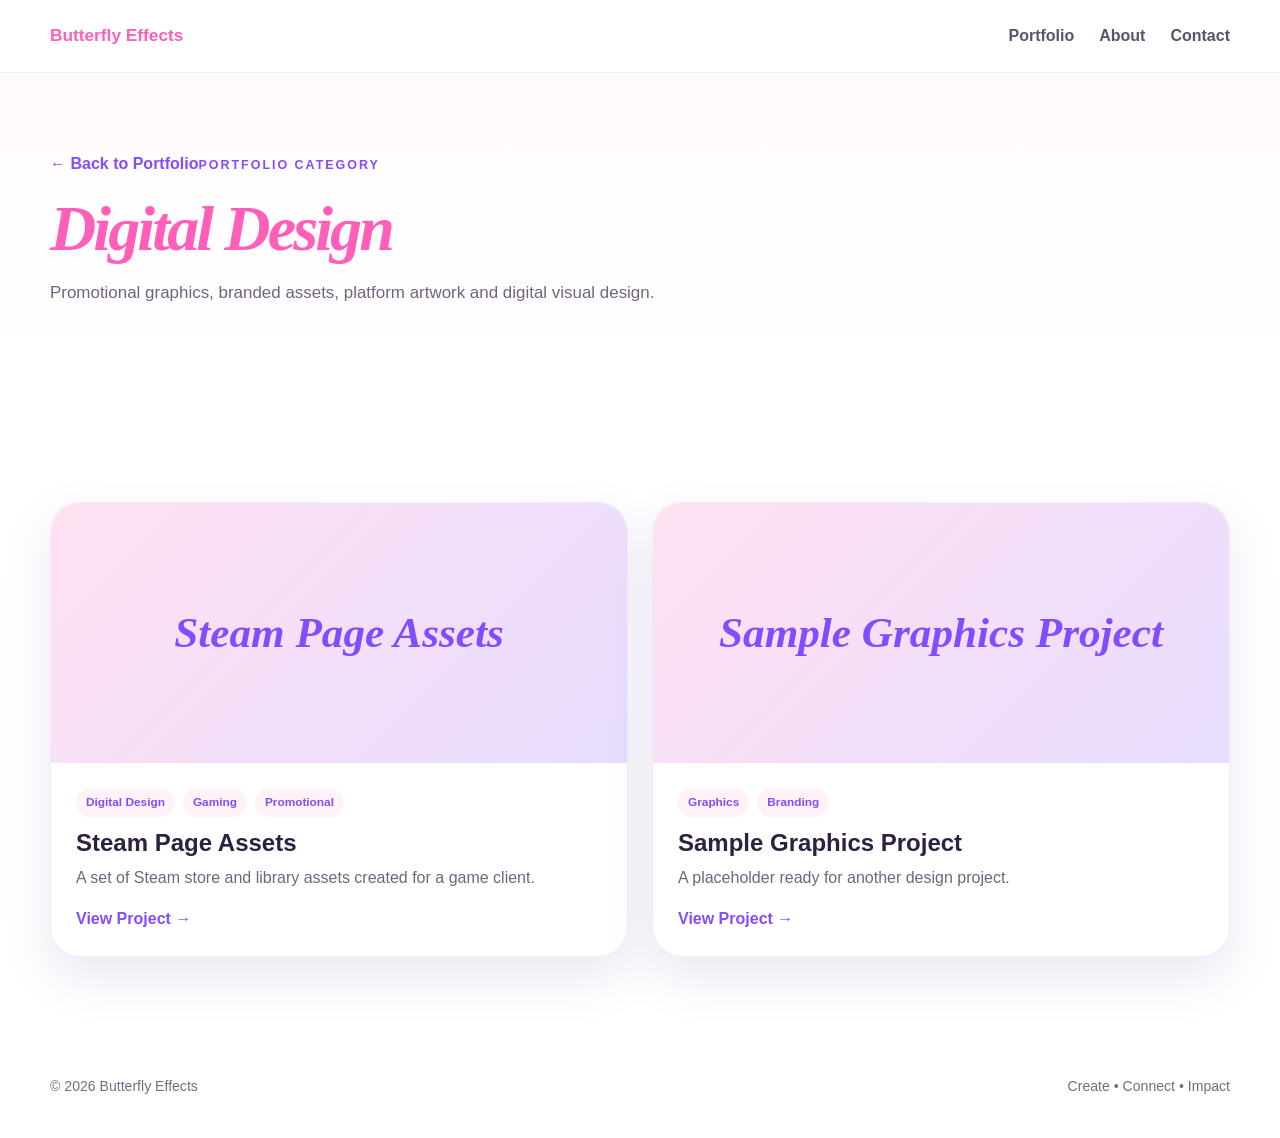
==== portfolio/digital-design.html @ 66821a0d "changes 2" ====
<!doctype html><html lang="en"><head><meta charset="utf-8"><meta name="viewport" content="width=device-width,initial-scale=1"><title>Digital Design | Butterfly Effects</title><link rel="stylesheet" href="../styles.css"></head><body><nav class="site-nav"><div class="wrap nav-inner"><a class="brand-name" href="../index.html">Butterfly Effects</a><div class="nav-links"><a href="../index.html#portfolio">Portfolio</a><a href="../index.html#about">About</a><a href="../index.html#contact">Contact</a></div></div></nav><header class="page-header"><div class="wrap"><a class="back-link" href="../index.html#portfolio">← Back to Portfolio</a><div class="section-label">Portfolio Category</div><h1 class="page-title">Digital Design</h1><p class="page-intro">Promotional graphics, branded assets, platform artwork and digital visual design.</p></div></header><main><section><div class="wrap"><div class="project-grid"><a class="project-card" href="../projects/steam-assets.html"><div class="project-thumb">Steam Page Assets</div><div class="card-copy"><div class="tags"><span class="tag">Digital Design</span><span class="tag">Gaming</span><span class="tag">Promotional</span></div><h3>Steam Page Assets</h3><p>A set of Steam store and library assets created for a game client.</p><span class="card-link">View Project →</span></div></a><a class="project-card" href="../projects/sample-design-project.html"><div class="project-thumb">Sample Graphics Project</div><div class="card-copy"><div class="tags"><span class="tag">Graphics</span><span class="tag">Branding</span></div><h3>Sample Graphics Project</h3><p>A placeholder ready for another design project.</p><span class="card-link">View Project →</span></div></a></div></div></section></main><footer><div class="wrap footer-inner"><span>© <span id="current-year"></span> Butterfly Effects</span><span>Create • Connect • Impact</span></div></footer><script src="../script.js"></script></body></html>
---- styles.css ----
:root{--pink:#ff5fb8;--purple:#824cff;--ink:#2d2141;--muted:#70657c;--soft:#fff8fc;--shadow:0 20px 50px rgba(94,55,150,.12);--max:1180px}*{box-sizing:border-box}html{scroll-behavior:smooth}body{margin:0;font-family:Inter,"Segoe UI",Arial,sans-serif;color:var(--ink);background:#fff;line-height:1.6}a{text-decoration:none;color:inherit}img{max-width:100%;display:block}.wrap{width:min(var(--max),calc(100% - 36px));margin:auto}.site-nav{position:sticky;top:0;z-index:50;background:rgba(255,255,255,.92);backdrop-filter:blur(14px);border-bottom:1px solid rgba(130,76,255,.12)}.nav-inner{min-height:72px;display:flex;align-items:center;justify-content:space-between;gap:20px}.brand-name{font-weight:900;color:var(--pink);font-size:1.08rem}.nav-links{display:flex;gap:25px;font-weight:700;color:#5d5368}.nav-links a:hover{color:var(--purple)}.hero{padding:76px 0 86px;background:radial-gradient(circle at 85% 18%,rgba(255,95,184,.12),transparent 26%),radial-gradient(circle at 12% 82%,rgba(130,76,255,.1),transparent 28%),linear-gradient(#fff,#fffafd)}.hero-grid{display:grid;grid-template-columns:1.05fr .95fr;gap:42px;align-items:center}.eyebrow,.section-label{display:inline-block;color:var(--purple);font-size:.78rem;font-weight:900;letter-spacing:.16em;text-transform:uppercase}.eyebrow{padding:8px 13px;border-radius:999px;background:#fff3f9;border:1px solid rgba(255,95,184,.2)}h1,h2,h3{margin:0;line-height:1.05}.hero h1,.section-title,.page-title{font-family:Georgia,"Times New Roman",serif;font-style:italic;font-weight:900;letter-spacing:-.045em}.hero h1{margin-top:23px;font-size:clamp(4rem,8vw,7rem);color:var(--pink)}.hero h1 span,.section-title span,.page-title span{color:var(--purple)}.hero p,.page-intro,.section-intro{color:var(--muted);font-size:1.06rem;max-width:760px}.hero p{font-size:1.15rem}.logo-card{padding:20px;background:#fff;border:1px solid rgba(130,76,255,.12);border-radius:34px;box-shadow:var(--shadow)}.button{display:inline-flex;align-items:center;justify-content:center;min-height:48px;padding:0 20px;border-radius:999px;font-weight:900;border:2px solid transparent}.button-primary{background:linear-gradient(90deg,var(--pink),var(--purple));color:#fff;box-shadow:0 12px 28px rgba(130,76,255,.2)}.button-outline{border-color:rgba(130,76,255,.3);color:var(--purple);background:#fff}.hero-buttons{display:flex;gap:14px;flex-wrap:wrap;margin-top:30px}section{padding:90px 0}.section-soft{background:linear-gradient(#fff8fc,#fff);border-block:1px solid rgba(130,76,255,.08)}.section-title,.page-title{font-size:clamp(2.7rem,5vw,4.8rem);color:var(--pink);max-width:900px}.section-intro{margin-top:18px}.category-grid,.project-grid{display:grid;grid-template-columns:repeat(2,1fr);gap:24px;margin-top:44px}.category-card,.project-card{background:#fff;border:1px solid rgba(130,76,255,.11);border-radius:30px;box-shadow:var(--shadow);overflow:hidden;transition:.25s}.category-card:hover,.project-card:hover{transform:translateY(-6px)}.category-visual{min-height:260px;display:grid;place-items:center;padding:30px}.category-card:nth-child(1) .category-visual{background:linear-gradient(135deg,#ffe0f0,#e5dcff)}.category-card:nth-child(2) .category-visual{background:linear-gradient(135deg,#824cff,#ff68b9)}.category-card:nth-child(3) .category-visual{background:linear-gradient(135deg,#fff3f9,#f0e9ff)}.category-card:nth-child(4) .category-visual{background:linear-gradient(135deg,#34234b,#7047ab)}.category-icon{font-size:4.2rem}.card-copy{padding:25px}.card-copy h3{font-size:1.5rem;margin-bottom:10px}.card-copy p{color:var(--muted);margin:0 0 15px}.card-link{font-weight:900;color:var(--purple)}.page-header{padding:78px 0 45px;background:linear-gradient(#fffafd,#fff)}.back-link{display:inline-block;margin-bottom:18px;color:var(--purple);font-weight:800}.project-thumb{min-height:260px;display:grid;place-items:center;background:linear-gradient(135deg,#ffe1f1,#e8ddff);font:italic 900 2.7rem Georgia,serif;color:var(--purple);text-align:center;padding:20px}.tags{display:flex;gap:8px;flex-wrap:wrap;margin-bottom:13px}.tag{padding:5px 10px;border-radius:999px;background:#fff3f9;color:var(--purple);font-size:.74rem;font-weight:800}.project-detail{padding:72px 0 95px}.detail-grid{display:grid;grid-template-columns:1.05fr .95fr;gap:44px;align-items:start}.detail-media{min-height:460px;border-radius:32px;background:linear-gradient(135deg,#ffe0f0,#dfd3ff);display:grid;place-items:center;padding:30px;box-shadow:var(--shadow)}.detail-media .placeholder{font:italic 900 3.2rem Georgia,serif;color:var(--purple);text-align:center}.detail-copy h2{font-size:1.4rem;margin-top:28px;margin-bottom:8px}.detail-copy p{color:var(--muted)}.detail-list{padding-left:20px;color:var(--muted)}.meta{display:grid;grid-template-columns:repeat(2,1fr);gap:12px;margin-top:24px}.meta div{padding:14px;border-radius:18px;background:var(--soft)}.meta strong{display:block;color:var(--purple);font-size:.8rem;text-transform:uppercase;letter-spacing:.08em;margin-bottom:5px}footer{padding:28px 0 40px;color:#776a82;font-size:.88rem}.footer-inner{display:flex;justify-content:space-between;gap:16px;flex-wrap:wrap}@media(max-width:900px){.hero-grid,.detail-grid{grid-template-columns:1fr}.nav-links{display:none}}@media(max-width:700px){.wrap{width:calc(100% - 24px)}.category-grid,.project-grid{grid-template-columns:1fr}.hero h1{font-size:3.8rem}section{padding:70px 0}.meta{grid-template-columns:1fr}}
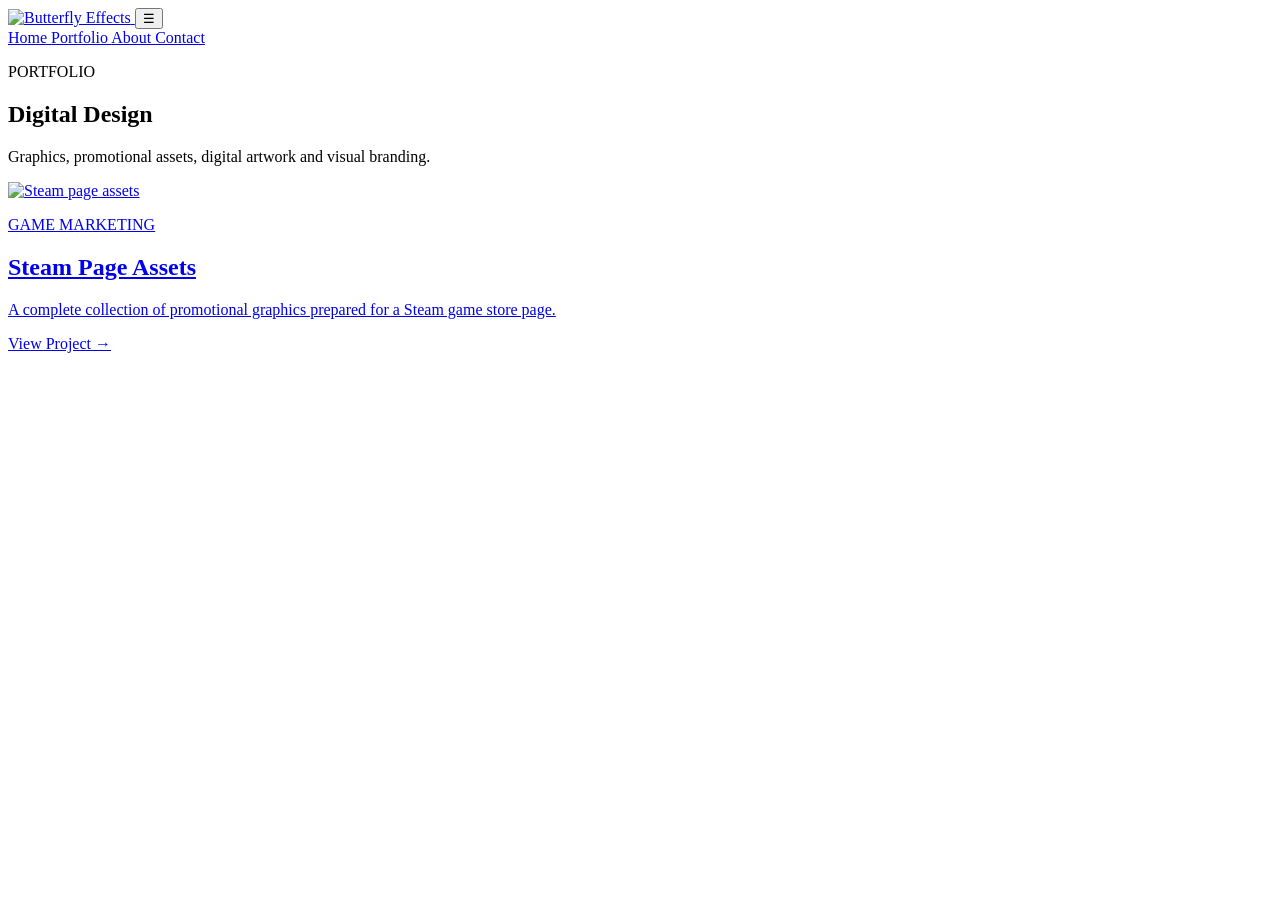
==== commit baee8d74: "new code layout" ====
--- a/portfolio/digital-design.html
+++ b/portfolio/digital-design.html
@@ -1 +1,179 @@
-<!doctype html><html lang="en"><head><meta charset="utf-8"><meta name="viewport" content="width=device-width,initial-scale=1"><title>Digital Design | Butterfly Effects</title><link rel="stylesheet" href="../styles.css"></head><body><nav class="site-nav"><div class="wrap nav-inner"><a class="brand-name" href="../index.html">Butterfly Effects</a><div class="nav-links"><a href="../index.html#portfolio">Portfolio</a><a href="../index.html#about">About</a><a href="../index.html#contact">Contact</a></div></div></nav><header class="page-header"><div class="wrap"><a class="back-link" href="../index.html#portfolio">← Back to Portfolio</a><div class="section-label">Portfolio Category</div><h1 class="page-title">Digital Design</h1><p class="page-intro">Promotional graphics, branded assets, platform artwork and digital visual design.</p></div></header><main><section><div class="wrap"><div class="project-grid"><a class="project-card" href="../projects/steam-assets.html"><div class="project-thumb">Steam Page Assets</div><div class="card-copy"><div class="tags"><span class="tag">Digital Design</span><span class="tag">Gaming</span><span class="tag">Promotional</span></div><h3>Steam Page Assets</h3><p>A set of Steam store and library assets created for a game client.</p><span class="card-link">View Project →</span></div></a><a class="project-card" href="../projects/sample-design-project.html"><div class="project-thumb">Sample Graphics Project</div><div class="card-copy"><div class="tags"><span class="tag">Graphics</span><span class="tag">Branding</span></div><h3>Sample Graphics Project</h3><p>A placeholder ready for another design project.</p><span class="card-link">View Project →</span></div></a></div></div></section></main><footer><div class="wrap footer-inner"><span>© <span id="current-year"></span> Butterfly Effects</span><span>Create • Connect • Impact</span></div></footer><script src="../script.js"></script></body></html>+<!DOCTYPE html>
+<html lang="en">
+
+<head>
+
+    <meta charset="UTF-8">
+
+    <meta
+        name="viewport"
+        content="width=device-width, initial-scale=1.0"
+    >
+
+    <title>
+        Digital Design | Butterfly Effects
+    </title>
+
+    <link
+        rel="stylesheet"
+        href="style.css"
+    >
+
+</head>
+
+
+<body>
+
+
+    <!-- =========================================
+         HEADER
+    ========================================== -->
+
+    <header class="site-header">
+
+        <div class="nav-container">
+
+            <a href="index.html">
+
+                <img
+                    src="images/logo.png"
+                    class="site-logo"
+                    alt="Butterfly Effects"
+                >
+
+            </a>
+
+
+            <button
+                id="menuButton"
+                class="menu-button"
+            >
+                ☰
+            </button>
+
+
+            <nav
+                id="mainNavigation"
+                class="main-navigation"
+            >
+
+                <a href="index.html">
+                    Home
+                </a>
+
+                <a href="index.html#portfolio">
+                    Portfolio
+                </a>
+
+                <a href="index.html#about">
+                    About
+                </a>
+
+                <a href="index.html#contact">
+                    Contact
+                </a>
+
+            </nav>
+
+        </div>
+
+    </header>
+
+
+
+    <!-- =========================================
+         HERO
+    ========================================== -->
+
+    <section class="page-hero">
+
+        <div class="page-hero-content">
+
+            <p class="eyebrow-text">
+                PORTFOLIO
+            </p>
+
+            <h1>
+                Digital Design
+            </h1>
+
+            <p>
+
+                Graphics, promotional assets,
+                digital artwork and visual branding.
+
+            </p>
+
+        </div>
+
+    </section>
+
+
+
+    <!-- =========================================
+         DIGITAL DESIGN PROJECTS
+    ========================================== -->
+
+    <section class="projects-section">
+
+        <div class="section-container">
+
+            <div class="project-grid">
+
+
+                <!-- STEAM ASSETS -->
+
+                <a
+                    href="steam-assets.html"
+                    class="project-card"
+                >
+
+                    <div class="project-card-image">
+
+                        <img
+                            src="images/steam-assets.jpg"
+                            alt="Steam page assets"
+                        >
+
+                    </div>
+
+
+                    <div class="project-card-content">
+
+                        <p class="eyebrow-text">
+                            GAME MARKETING
+                        </p>
+
+                        <h2>
+                            Steam Page Assets
+                        </h2>
+
+                        <p>
+
+                            A complete collection of promotional
+                            graphics prepared for a Steam game
+                            store page.
+
+                        </p>
+
+                        <span class="card-link">
+                            View Project →
+                        </span>
+
+                    </div>
+
+                </a>
+
+
+            </div>
+
+        </div>
+
+    </section>
+
+
+    <script src="script.js"></script>
+
+</body>
+
+</html>
